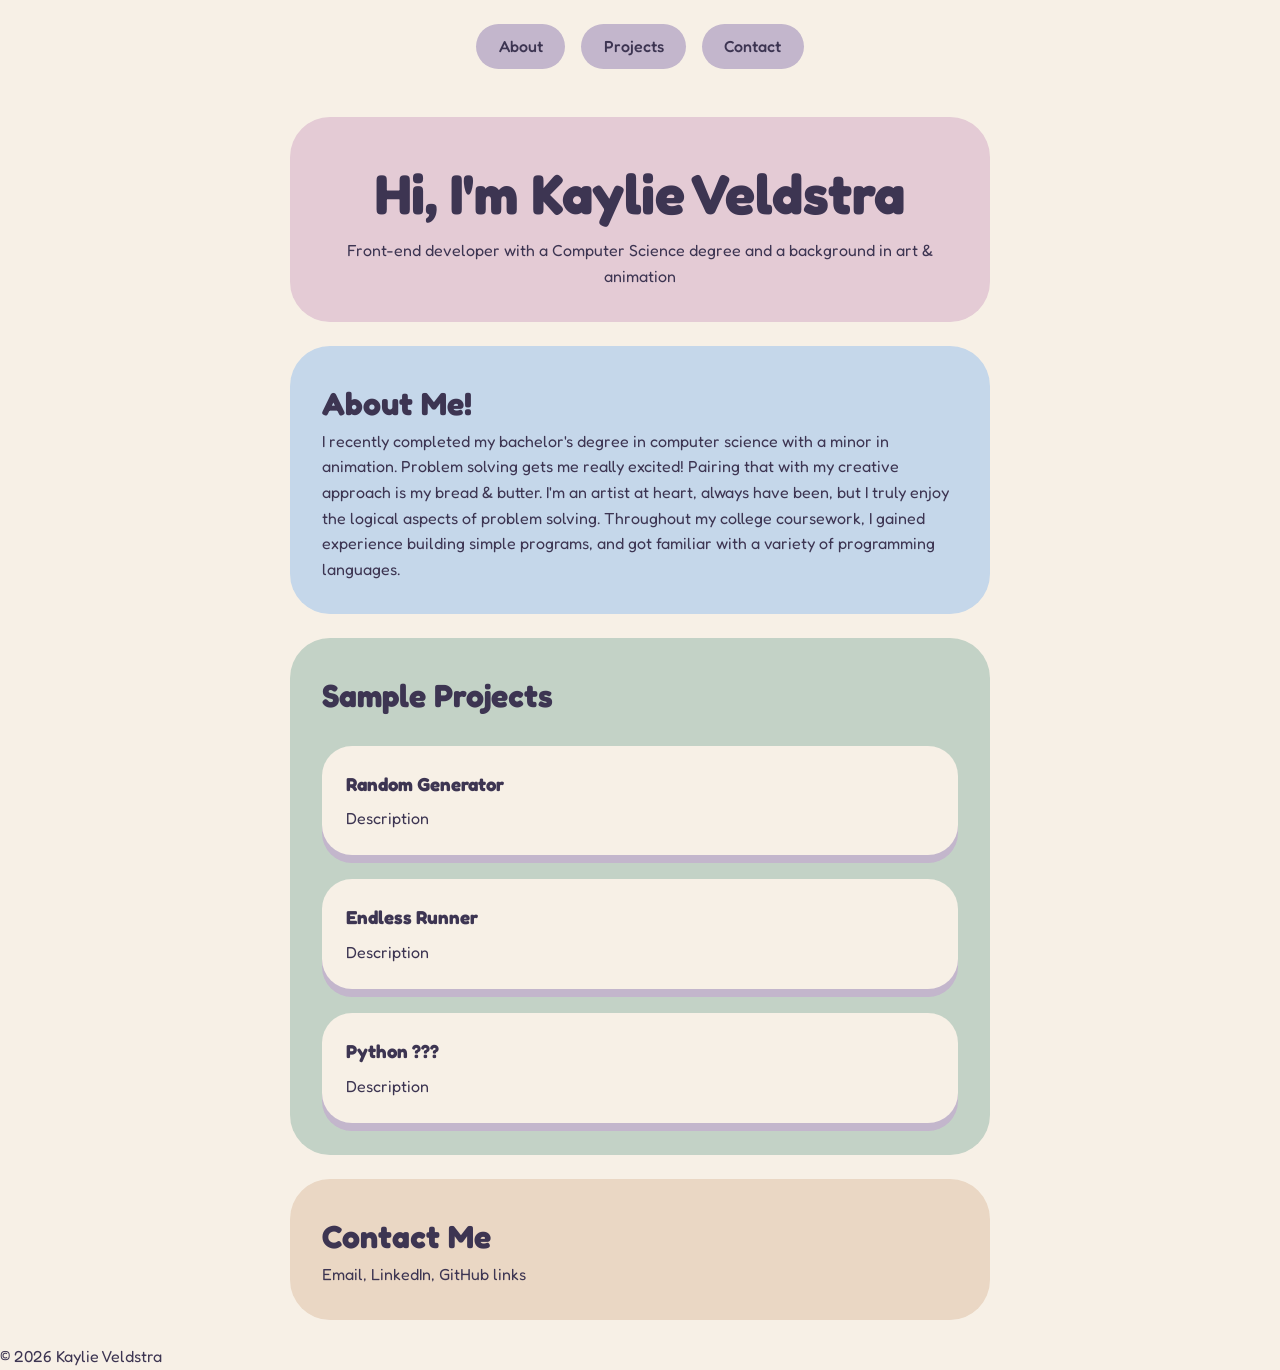
==== index.html @ 40fc2e9a "Initial portfolio site" ====
<!DOCTYPE html>
<html lang="en">
<head>
    <meta charset="UTF-8">
    <meta name="viewport" content="width=device-width, initial-scale=1.0">
    <title> Kaylie Veldstra | Developer</title>
    <link rel="preconnect" href="https://fonts.googleapis.com">
    <link rel="preconnect" href="https://fonts.gstatic.com" crossorigin>
    <link href="https://fonts.googleapis.com/css2?family=Fredoka:wght@400;500;600&display=swap" rel="stylesheet">
    <link rel="stylesheet" href="style.css">
</head>
<body>
    <header>
        <nav>
            <a href="#about">About</a>
            <a href="#projects">Projects</a>
            <a href="#contact">Contact</a>
        </nav>
    </header>
    <main>
        <section id="hero">
            <h1>Hi, I'm Kaylie Veldstra</h1>
            <p>Front-end developer with a Computer Science degree and a background in art & animation</p>
        </section>

        <section id="about">
            <h2>About Me!</h2>
            <p>I recently completed my bachelor's degree in computer science with a minor in animation. 
                Problem solving gets me really excited! Pairing that with my creative approach is my bread & butter. 
                I'm an artist at heart, always have been, but I truly enjoy the logical aspects of problem solving. 
                Throughout my college coursework, I gained experience building simple programs, and got familiar with 
                a variety of programming languages.</p>
        </section>

        <section id="projects">
            <h2>Sample Projects</h2>
            <article>
                <h3>Random Generator</h3>
                <p>Description</p>
            </article>

            <article>
                <h3>Endless Runner</h3>
                <p>Description</p>
            </article>

            <article>
                <h3>Python ???</h3>
                <p>Description</p>
                <!--I wanna do a few different types of simple yet polished projects to show 
                a little what i can do, definitely one python, i think a platformer would be fun, 
                and one more very different from the other two-->
            </article>
        </section>

        <section id="contact">
            <h2>Contact Me</h2>
            <p>Email, LinkedIn, GitHub links</p>
        </section>
    </main>
    <footer>
        <p>&copy; 2026 Kaylie Veldstra</p>
    </footer>

    <script src="script.js"></script>
</body>
</html>
---- style.css ----
/*variables to switch out colors easier*/
:root {
    --bg: #f7f0e6;
    --pink: #e4cbd5;
    --blue: #c5d7ea;
    --lavender: #c3b6cc;
    --green: #c3d2c6;
    --yellow: #ead7c4;
    --text: #3d3552;
    --font: "Fredoka", sans-serif;
}

/*basic css composition*/
* {
    box-sizing: border-box;
    margin: 0;
    padding: 0;
}

body {
    font-family: var(--font);
    background: var(--bg);
    color: var(--text);
    line-height: 1.6;
}

nav {
    display: flex;
    justify-content: center;
    gap: 1rem;
    padding: 1.5rem;
    /*nav pills wrap instead of squishing on a narrow phone*/
    flex-wrap: wrap;
}

nav a {
    background: var(--lavender);
    color: var(--text);
    text-decoration: none;
    padding: 0.6rem 1.4rem;
    border-radius: 999px;
    font-weight: 500;
}

nav a:hover {
    background: var(--pink);
}

section {
    max-width: 700px;
    border-radius: 40px;
    padding: clamp(1.25rem, 4vw, 2rem);
    margin: 1.5rem auto;
    width: calc(100% - 2rem);
}

#hero {
    background: var(--pink);
    text-align: center;
}

#about {
    background: var(--blue);
}

#projects {
    background-color: var(--green);
}

#contact {
    background: var(--yellow);
}

/*bubble project cards*/
article {
    background: var(--bg);
    padding: 1.5rem;
    border-radius: 30px;
    margin-top: 1.5rem;
    box-shadow: 0 8px 0 var(--lavender);
    transition: transform 0.2s;
}

article h3 {
    margin-bottom: 0.4rem;
}

/*bounce animation when you hover over a project card*/
article:hover { transform: translateY(-4px); }

/*make sizing flexible*/
h1 {
    font-size: clamp(2rem, 6vw, 3.5rem);
}

h2 {
    font-size: clamp(1.5rem, 4vw, 2rem);
}

/*when the screen is 600px wide or narrower, use these rules instead*/
@media (max-width: 600px) {
    nav a {
        padding: 0.5rem 1rem;
        font-size: 0.9rem;
    }

    article {
        border-radius: 24px;
    }
}

/*floating title animation*/
@keyframes float {
    0%, 100% {
        transform: translateY(0);
    }
    50% {
        transform: translateY(-8px);
    }
}

#hero h1 {
    animation: float 3s ease-in-out infinite;
}

/*sets up "hidden" and "shifted down" states for the sections. 
"transition" animates between the two*/
.reveal {
    opacity: 0;
    transform: translateY(50px);
    transition: opacity 0.6s ease, transform 0.6s ease;
}

.reveal.visible {
    opacity: 1;
    transform: none;
}

/*all cards fade in together*/
.reveal article {
    opacity: 0;
    transition: opacity 0.6s ease, transform 0.2s ease;
}

.reveal.visible article{
    opacity: 1;
}

/*give each card a staggering delay*/
.reveal.visible article:nth-of-type(1) {
    transition: opacity 0.6s ease 0.1s, transform 0.2s ease;
}

.reveal.visible article:nth-of-type(2) {
    transition: opacity 0.6s ease 0.3s, transform 0.2s ease;
}

.reveal.visible article:nth-of-type(3) {
    transition: opacity 0.6s ease 0.5s, transform 0.2s ease;
}

/*reduce motion setting, for those who dislike motion*/
@media (prefers-reduced-motion: reduce) {
    #hero h1 {
        animation: none;
    }

    .reveal,
    .reveal article,
    .reveal.visible article:nth-of-type(n) {
        transition: none;
    }
}

/*left off: edited github profile
next: step 2- install git*/
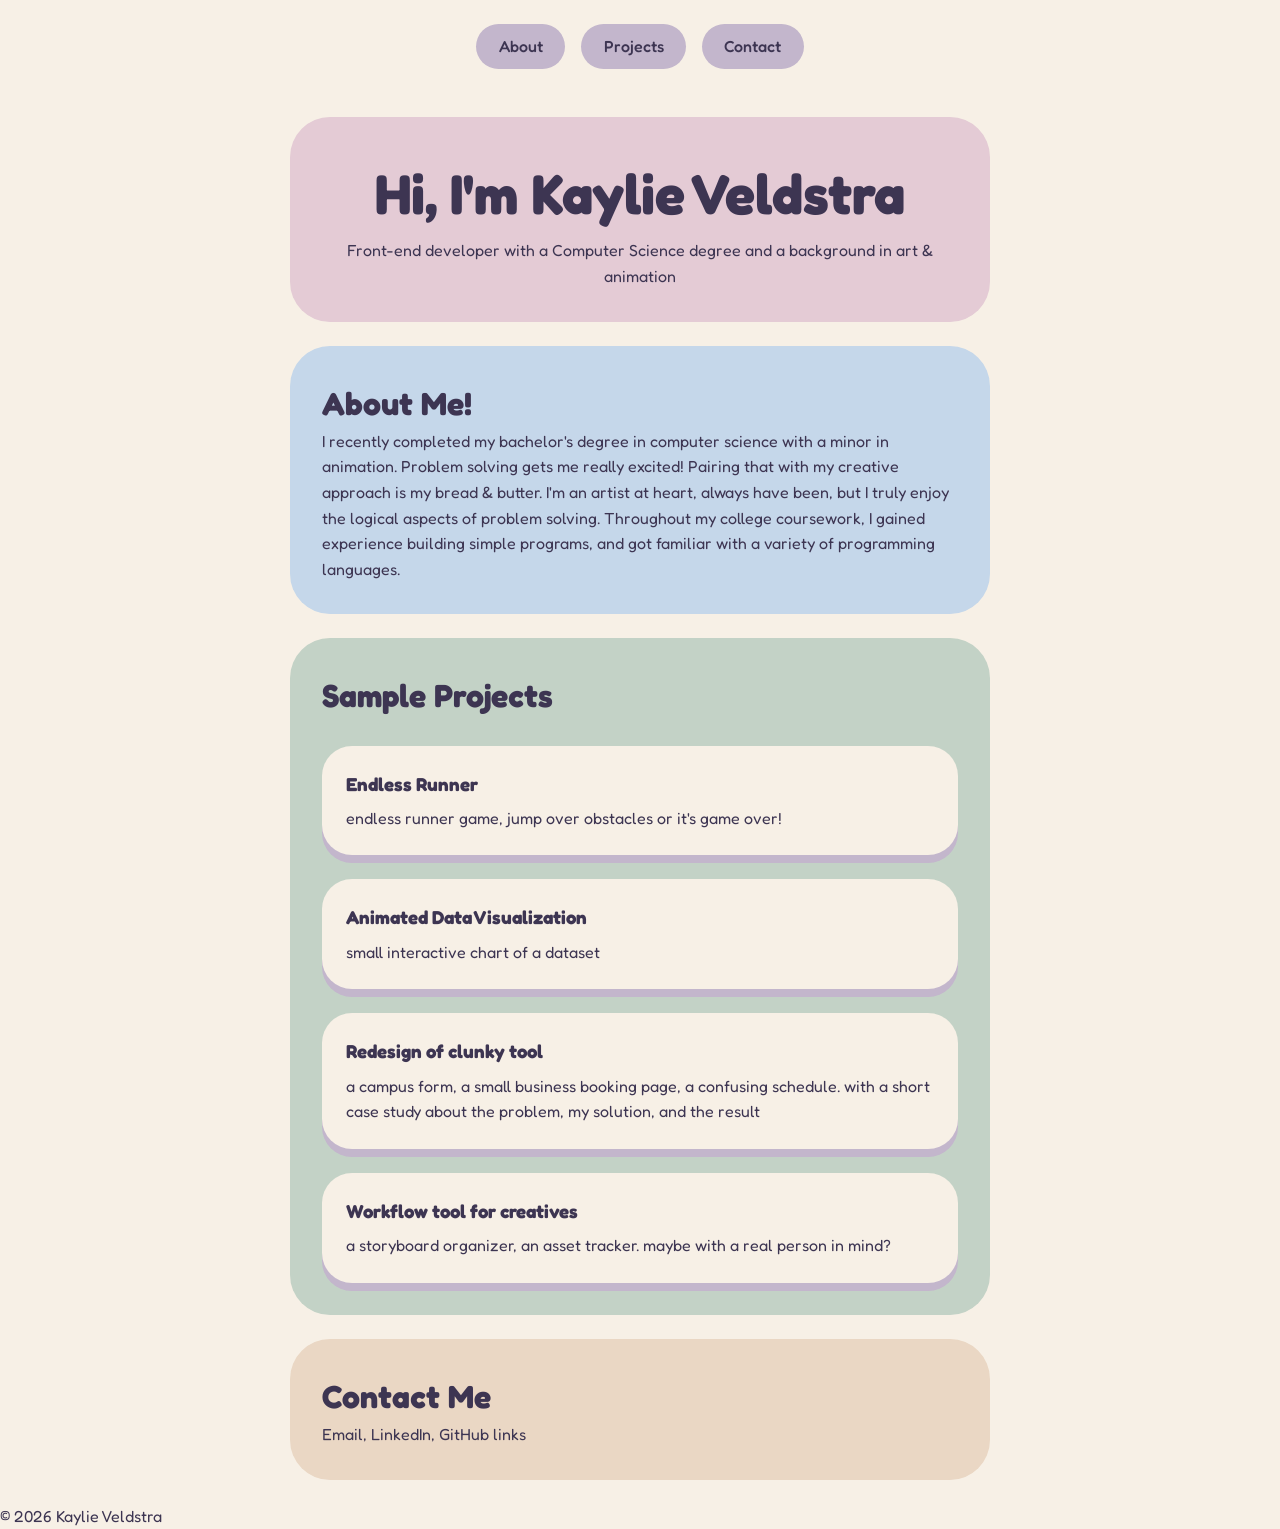
==== commit c8a8f0c7: "updated projects & descriptions" ====
--- a/index.html
+++ b/index.html
@@ -35,21 +35,23 @@
         <section id="projects">
             <h2>Sample Projects</h2>
             <article>
-                <h3>Random Generator</h3>
-                <p>Description</p>
+                <h3>Endless Runner</h3>
+                <p>endless runner game, jump over obstacles or it's game over!</p>
             </article>
 
             <article>
-                <h3>Endless Runner</h3>
-                <p>Description</p>
+                <h3>Animated Data Visualization</h3>
+                <p>small interactive chart of a dataset</p>
             </article>
 
             <article>
-                <h3>Python ???</h3>
-                <p>Description</p>
-                <!--I wanna do a few different types of simple yet polished projects to show 
-                a little what i can do, definitely one python, i think a platformer would be fun, 
-                and one more very different from the other two-->
+                <h3>Redesign of clunky tool</h3>
+                <p>a campus form, a small business booking page, a confusing schedule. with a short case study about the problem, my solution, and the result</p>
+            </article>
+
+            <article>
+                <h3>Workflow tool for creatives</h3>
+                <p>a storyboard organizer, an asset tracker. maybe with a real person in mind?</p>
             </article>
         </section>
 
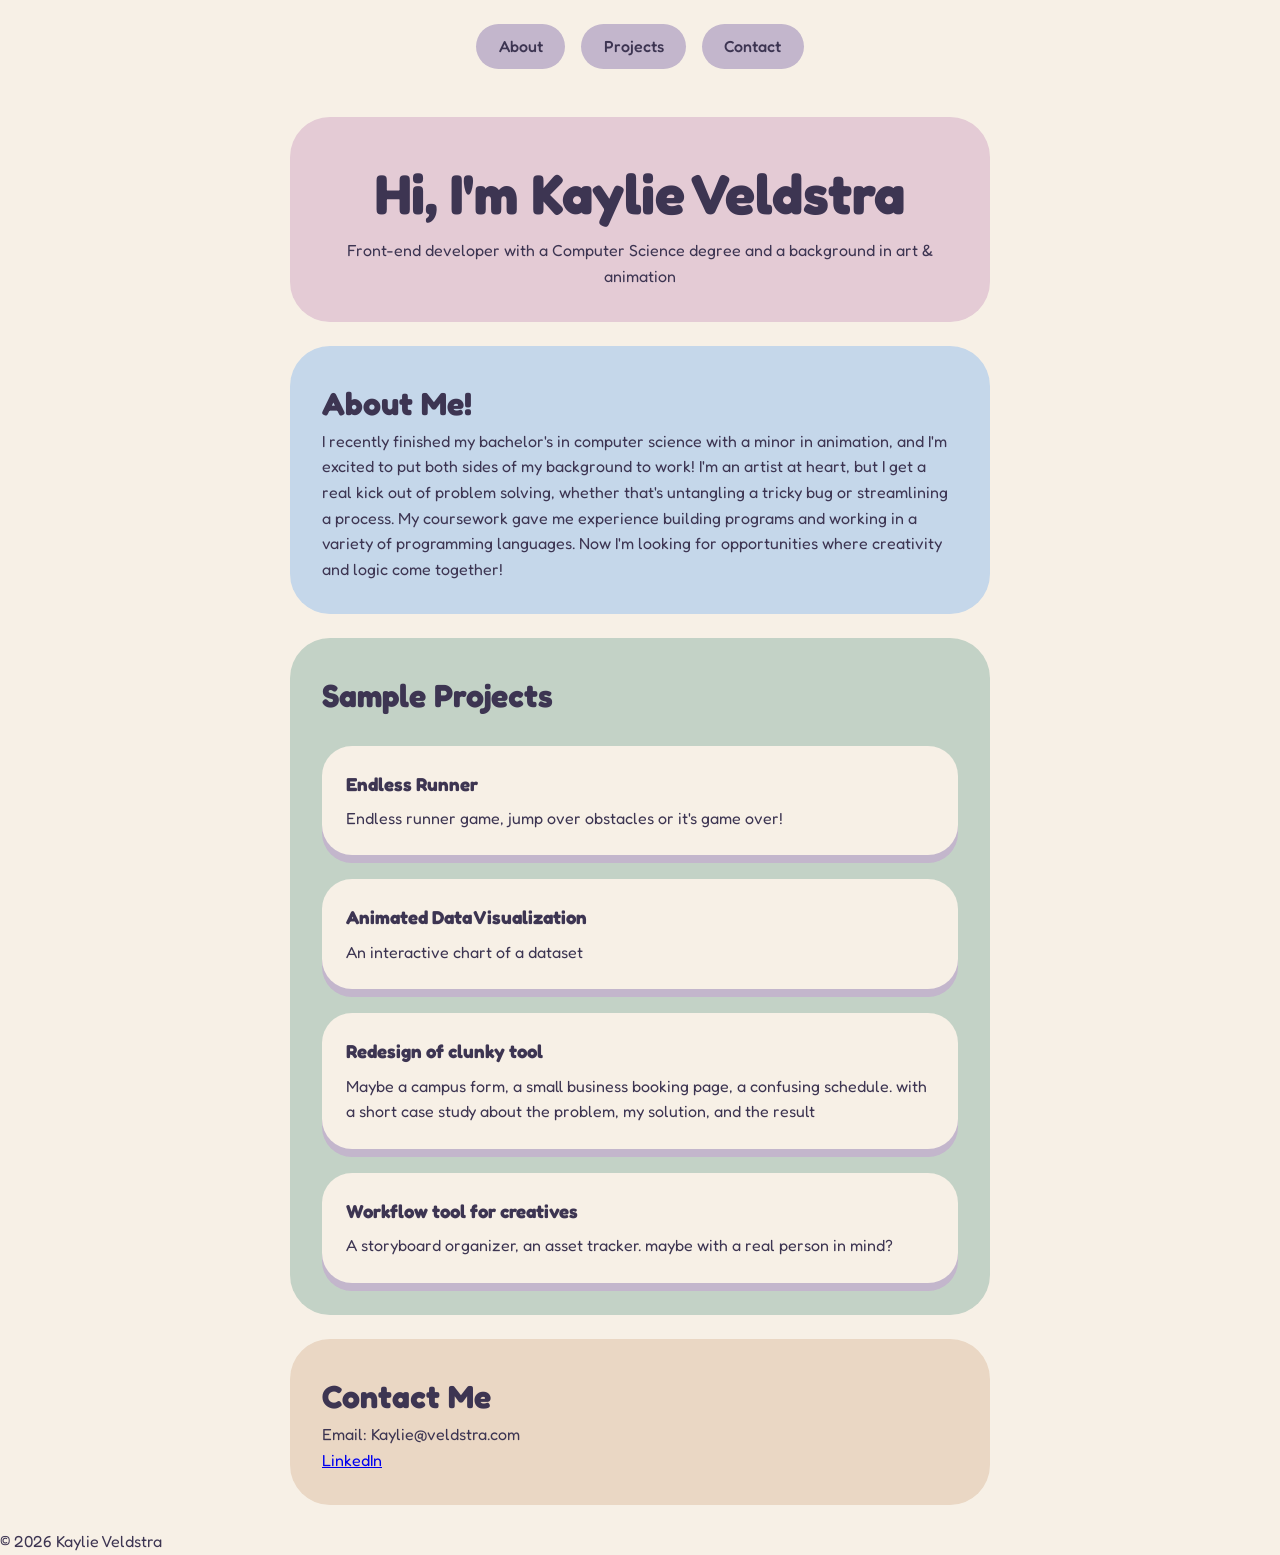
==== commit 3c5b2dfd: "updated about me and contact info" ====
--- a/index.html
+++ b/index.html
@@ -25,39 +25,42 @@
 
         <section id="about">
             <h2>About Me!</h2>
-            <p>I recently completed my bachelor's degree in computer science with a minor in animation. 
-                Problem solving gets me really excited! Pairing that with my creative approach is my bread & butter. 
-                I'm an artist at heart, always have been, but I truly enjoy the logical aspects of problem solving. 
-                Throughout my college coursework, I gained experience building simple programs, and got familiar with 
-                a variety of programming languages.</p>
+            <p>I recently finished my bachelor's in computer science with a minor in 
+                animation, and I'm excited to put both sides of my background to work! 
+                I'm an artist at heart, but I get a real kick out of problem solving, 
+                whether that's untangling a tricky bug or streamlining a process. My 
+                coursework gave me experience building programs and working in a 
+                variety of programming languages. Now I'm looking for opportunities 
+                where creativity and logic come together!</p>
         </section>
 
         <section id="projects">
             <h2>Sample Projects</h2>
             <article>
                 <h3>Endless Runner</h3>
-                <p>endless runner game, jump over obstacles or it's game over!</p>
+                <p>Endless runner game, jump over obstacles or it's game over!</p>
             </article>
 
             <article>
                 <h3>Animated Data Visualization</h3>
-                <p>small interactive chart of a dataset</p>
+                <p>An interactive chart of a dataset</p>
             </article>
 
             <article>
                 <h3>Redesign of clunky tool</h3>
-                <p>a campus form, a small business booking page, a confusing schedule. with a short case study about the problem, my solution, and the result</p>
+                <p>Maybe a campus form, a small business booking page, a confusing schedule. with a short case study about the problem, my solution, and the result</p>
             </article>
 
             <article>
                 <h3>Workflow tool for creatives</h3>
-                <p>a storyboard organizer, an asset tracker. maybe with a real person in mind?</p>
+                <p>A storyboard organizer, an asset tracker. maybe with a real person in mind?</p>
             </article>
         </section>
 
         <section id="contact">
             <h2>Contact Me</h2>
-            <p>Email, LinkedIn, GitHub links</p>
+            <p>Email: Kaylie@veldstra.com</p>
+            <a href="https://www.linkedin.com/in/kveldstra/">LinkedIn</a>
         </section>
     </main>
     <footer>
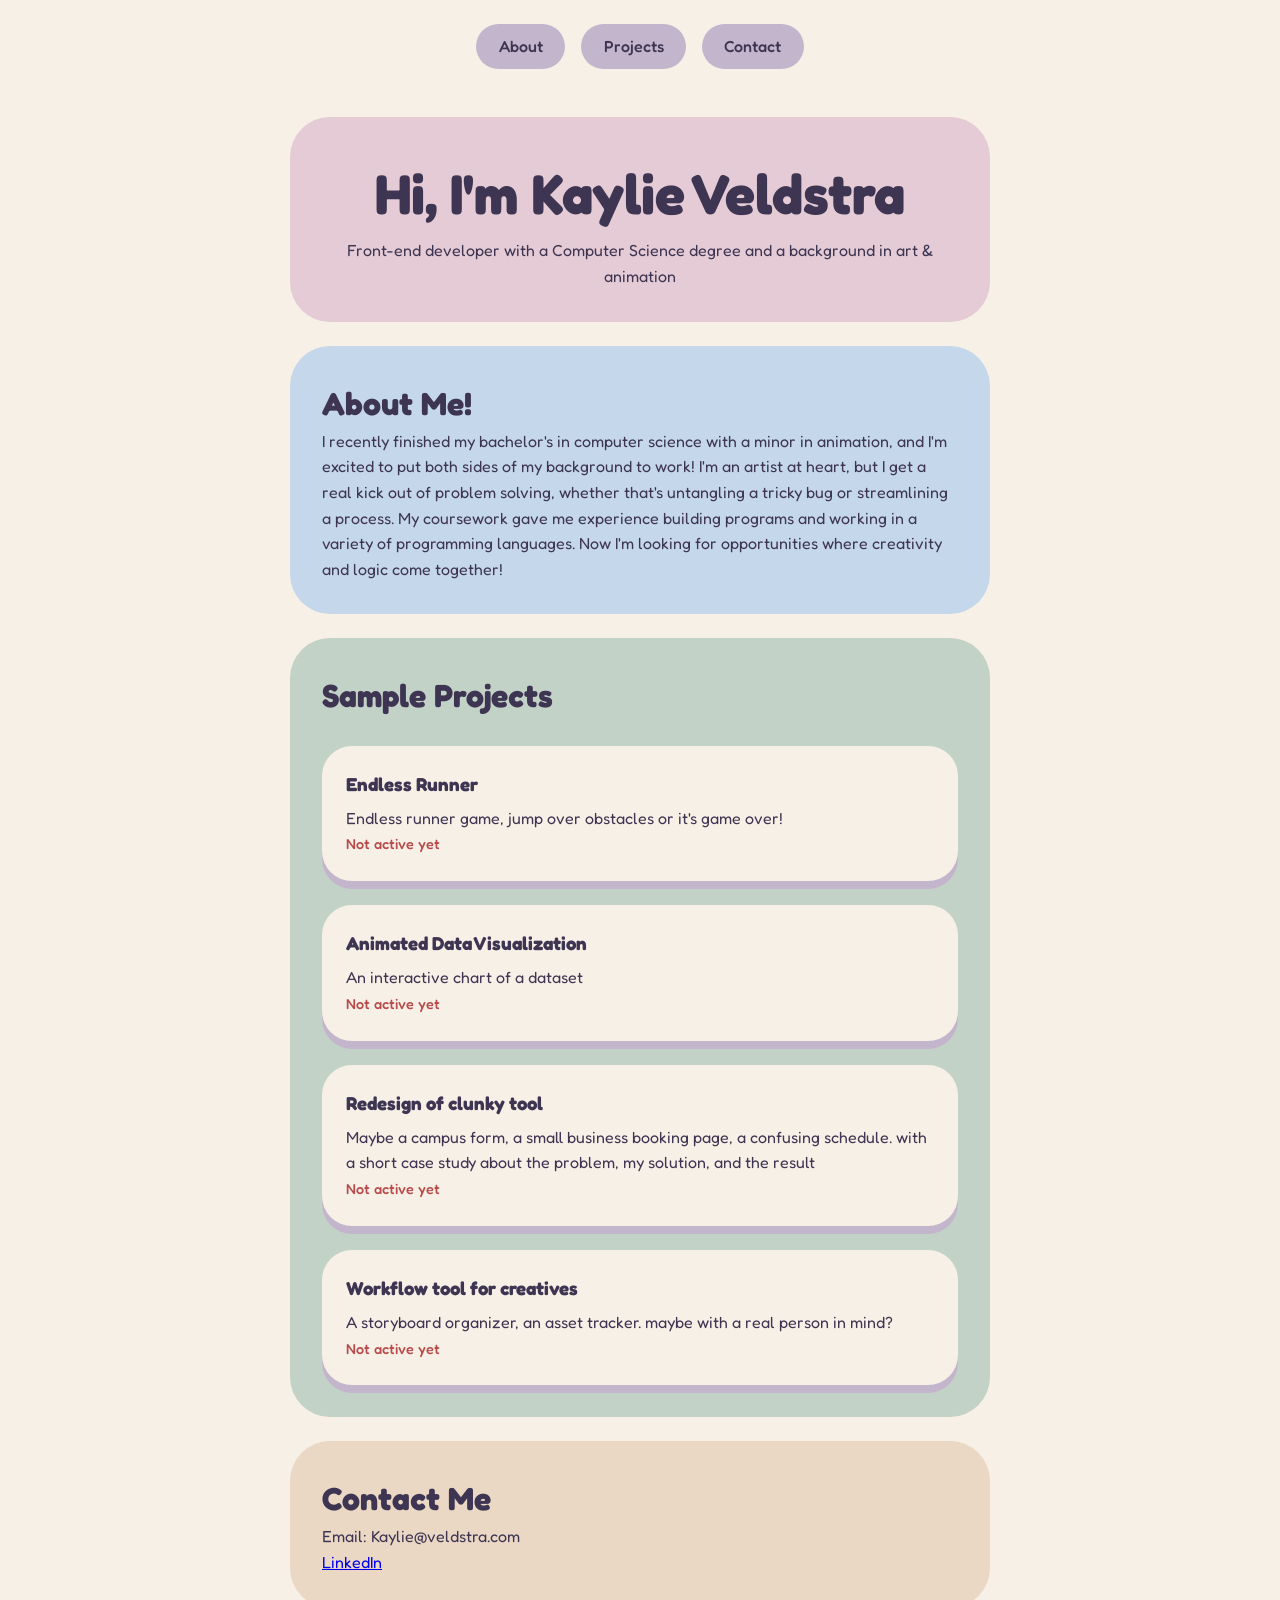
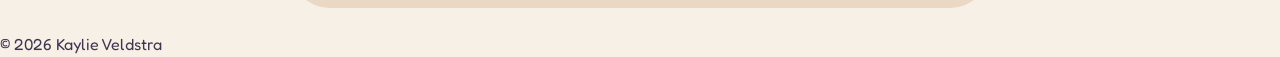
==== commit b6c38b13: "added inactive alert to project buttons" ====
--- a/index.html
+++ b/index.html
@@ -39,21 +39,25 @@
             <article>
                 <h3>Endless Runner</h3>
                 <p>Endless runner game, jump over obstacles or it's game over!</p>
+                <span class="inactive-note">Not active yet</span>
             </article>
 
             <article>
                 <h3>Animated Data Visualization</h3>
                 <p>An interactive chart of a dataset</p>
+                <span class="inactive-note">Not active yet</span>
             </article>
 
             <article>
                 <h3>Redesign of clunky tool</h3>
                 <p>Maybe a campus form, a small business booking page, a confusing schedule. with a short case study about the problem, my solution, and the result</p>
+                <span class="inactive-note">Not active yet</span>
             </article>
 
             <article>
                 <h3>Workflow tool for creatives</h3>
                 <p>A storyboard organizer, an asset tracker. maybe with a real person in mind?</p>
+                <span class="inactive-note">Not active yet</span>
             </article>
         </section>
 
--- a/style.css
+++ b/style.css
@@ -7,6 +7,7 @@
     --green: #c3d2c6;
     --yellow: #ead7c4;
     --text: #3d3552;
+    --alert: #b84a4a;
     --font: "Fredoka", sans-serif;
 }
 
@@ -83,6 +84,12 @@
 
 article h3 {
     margin-bottom: 0.4rem;
+}
+
+.inactive-note {
+    color: var(--alert);
+    font-weight: 500;
+    font-size: 0.9rem;
 }
 
 /*bounce animation when you hover over a project card*/
@@ -172,5 +179,3 @@
     }
 }
 
-/*left off: edited github profile
-next: step 2- install git*/
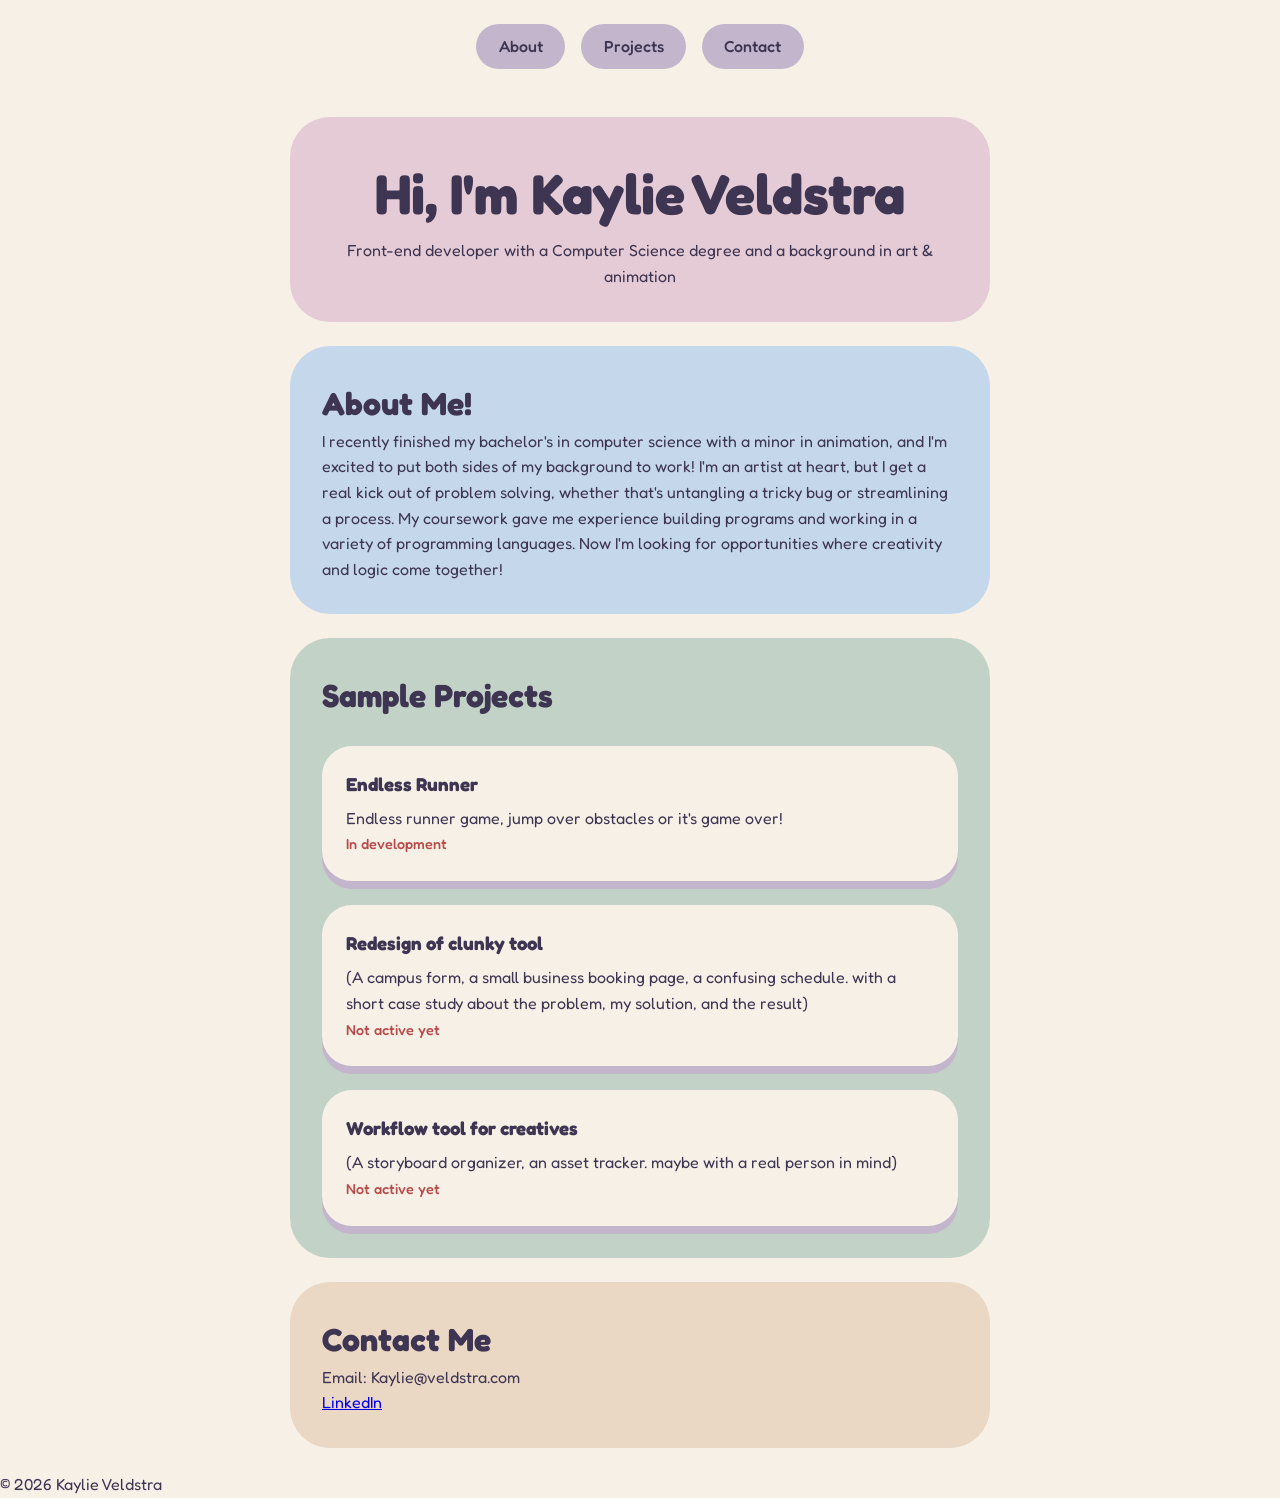
==== commit 13addca9: "removed data vis project, updated buttons for fist game file upload" ====
--- a/index.html
+++ b/index.html
@@ -39,24 +39,18 @@
             <article>
                 <h3>Endless Runner</h3>
                 <p>Endless runner game, jump over obstacles or it's game over!</p>
-                <span class="inactive-note">Not active yet</span>
-            </article>
-
-            <article>
-                <h3>Animated Data Visualization</h3>
-                <p>An interactive chart of a dataset</p>
-                <span class="inactive-note">Not active yet</span>
+                <span class="in-development">In development</span>
             </article>
 
             <article>
                 <h3>Redesign of clunky tool</h3>
-                <p>Maybe a campus form, a small business booking page, a confusing schedule. with a short case study about the problem, my solution, and the result</p>
+                <p>(A campus form, a small business booking page, a confusing schedule. with a short case study about the problem, my solution, and the result)</p>
                 <span class="inactive-note">Not active yet</span>
             </article>
 
             <article>
                 <h3>Workflow tool for creatives</h3>
-                <p>A storyboard organizer, an asset tracker. maybe with a real person in mind?</p>
+                <p>(A storyboard organizer, an asset tracker. maybe with a real person in mind)</p>
                 <span class="inactive-note">Not active yet</span>
             </article>
         </section>
--- a/style.css
+++ b/style.css
@@ -92,6 +92,12 @@
     font-size: 0.9rem;
 }
 
+.in-development {
+    color: var(--alert);
+    font-weight: 500;
+    font-size: 0.9rem;
+}
+
 /*bounce animation when you hover over a project card*/
 article:hover { transform: translateY(-4px); }
 
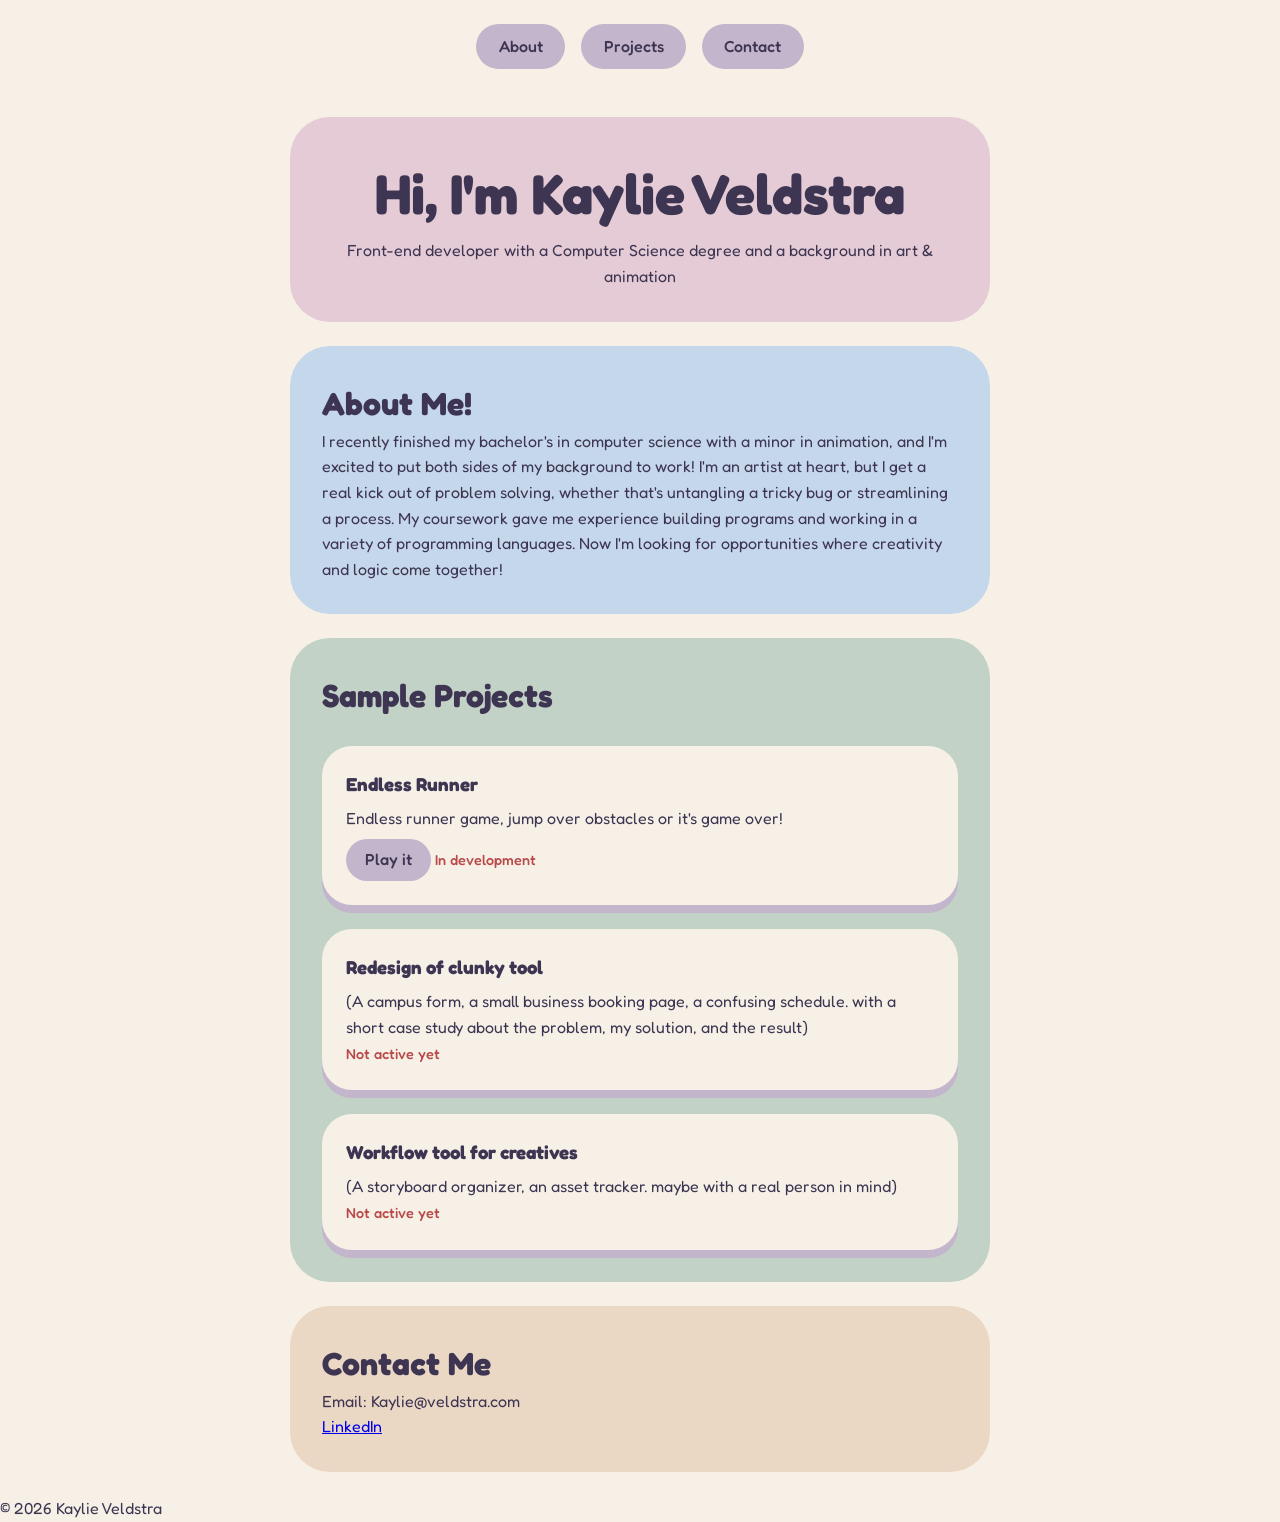
==== commit 42731457: "added first runner game file, clickable button, and go back to portfolio button" ====
--- a/index.html
+++ b/index.html
@@ -39,6 +39,7 @@
             <article>
                 <h3>Endless Runner</h3>
                 <p>Endless runner game, jump over obstacles or it's game over!</p>
+                <a class="project-link" href="projects/runner/index.html">Play it</a>
                 <span class="in-development">In development</span>
             </article>
 
--- a/style.css
+++ b/style.css
@@ -98,6 +98,21 @@
     font-size: 0.9rem;
 }
 
+.project-link {
+    display: inline-block;
+    margin-top: 0.5rem;
+    background: var(--lavender);
+    color: var(--text);
+    text-decoration: none;
+    padding: 0.5rem 1.2rem;
+    border-radius: 999px;
+    font-weight: 500;
+}
+
+.project-link:hover {
+    background: var(--pink);
+}
+
 /*bounce animation when you hover over a project card*/
 article:hover { transform: translateY(-4px); }
 
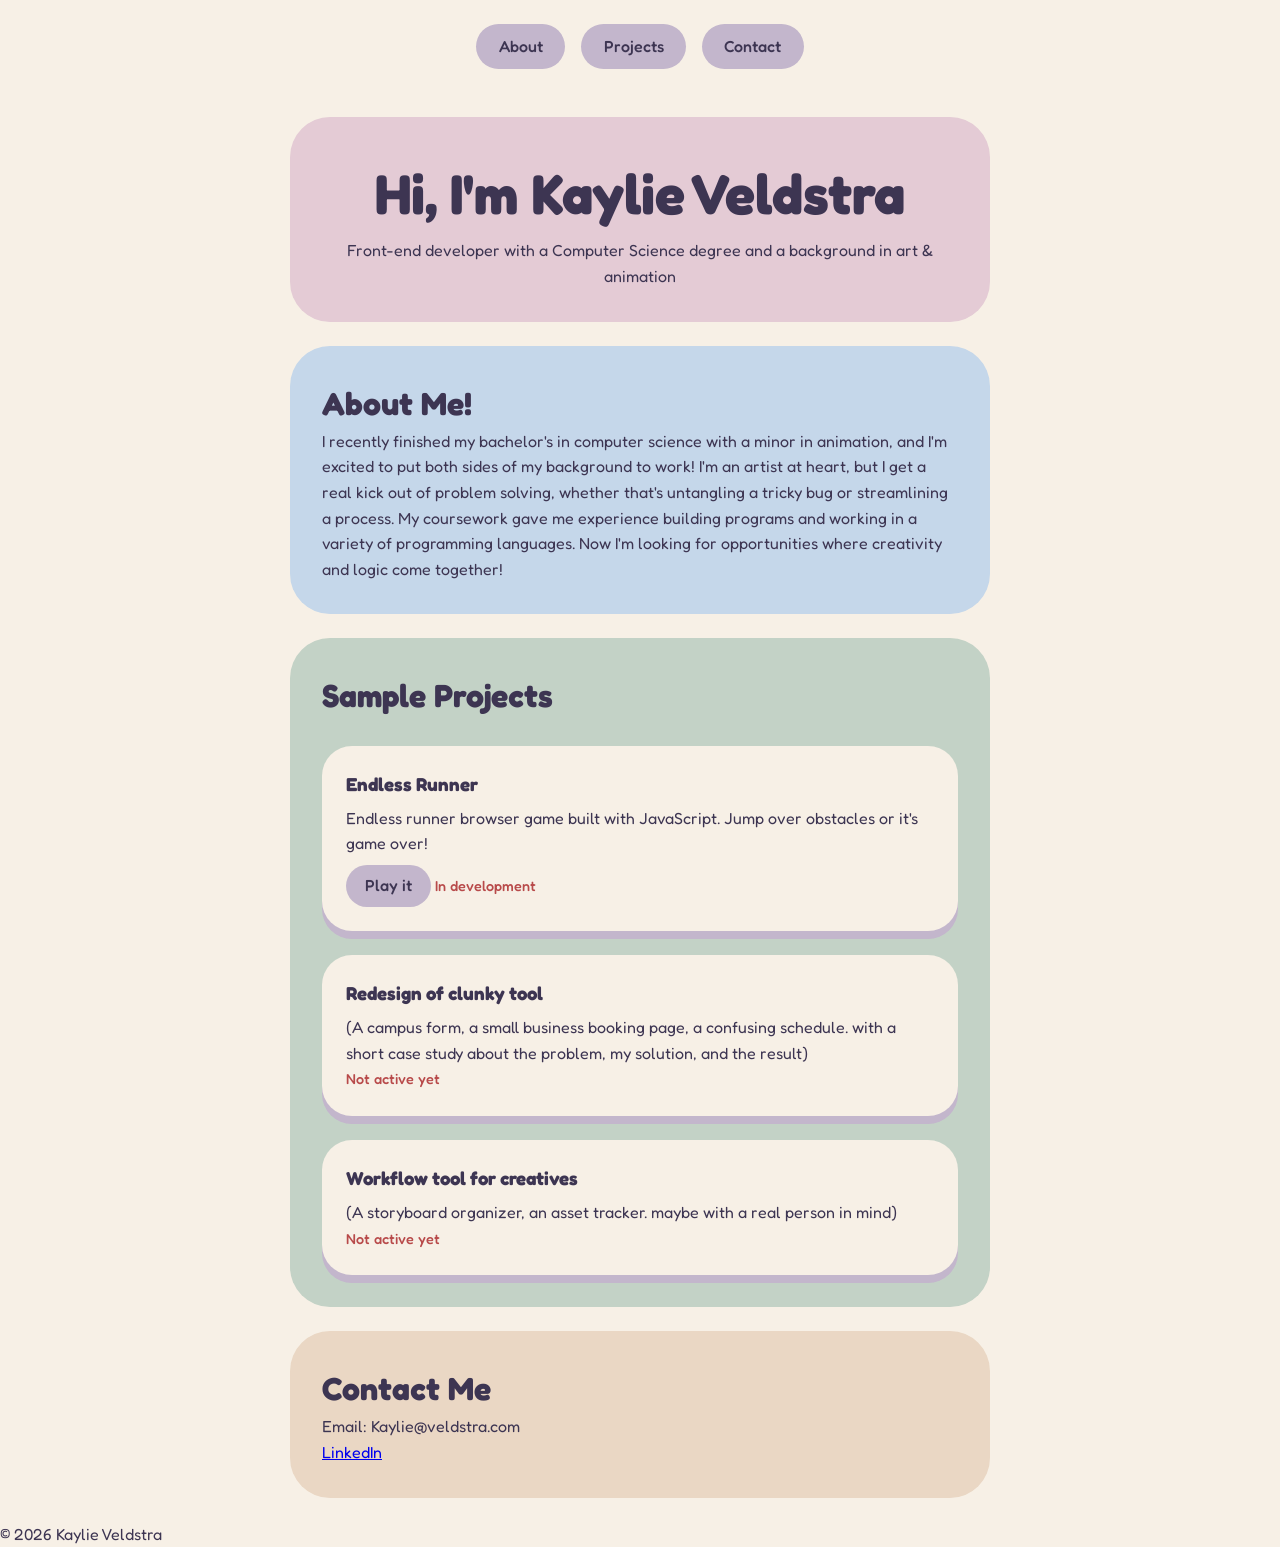
==== commit 1e3eb225: "small rewrite on runner game description" ====
--- a/index.html
+++ b/index.html
@@ -38,7 +38,7 @@
             <h2>Sample Projects</h2>
             <article>
                 <h3>Endless Runner</h3>
-                <p>Endless runner game, jump over obstacles or it's game over!</p>
+                <p>Endless runner browser game built with JavaScript. Jump over obstacles or it's game over!</p>
                 <a class="project-link" href="projects/runner/index.html">Play it</a>
                 <span class="in-development">In development</span>
             </article>
